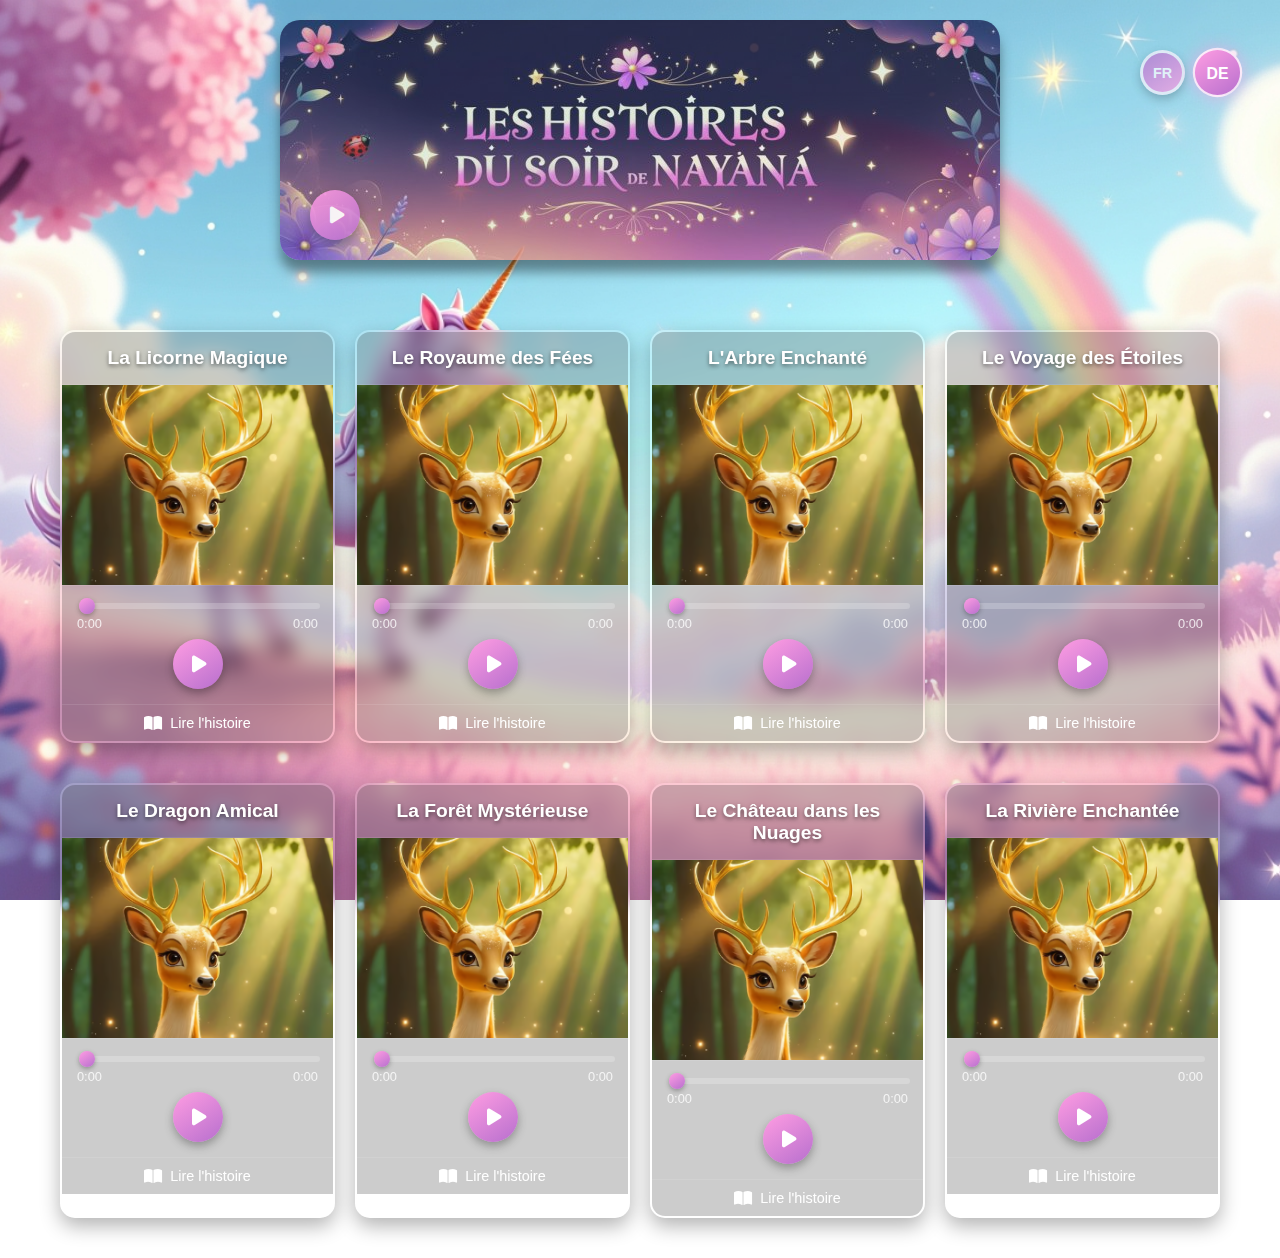
==== index.html @ ab4f8b24 "fc" ====
<!DOCTYPE html>
<html lang="fr">
<head>
    <meta charset="UTF-8">
    <meta name="viewport" content="width=device-width, initial-scale=1.0">
    <title>Les Histoires du Soir de Nayana</title>
    <link rel="stylesheet" href="styles.css">
    <link rel="stylesheet" href="https://cdnjs.cloudflare.com/ajax/libs/font-awesome/6.0.0-beta3/css/all.min.css">
    <style>
        /* Add clickable image style */
        .card-image {
            cursor: pointer;
        }
        
        .card-image img:hover {
            transform: scale(1.05);
            transition: transform 0.3s ease;
        }
    </style>
</head>
<body>
    <div class="language-selector">
        <button class="language-button active" data-lang="fr">
            <span>FR</span>
        </button>
        <button class="language-button" data-lang="de">
            <span>DE</span>
        </button>
    </div>

    <header class="site-header">
        <img src="images/header.jpg" alt="Les Histoires du Soir de Nayana" class="header-image">
        <button class="bg-music-button play-button" id="bgMusicButton">
            <i class="fas fa-play"></i>
        </button>
        <audio id="bgMusic" preload="metadata" class="audio-player">
            <source src="mp3/song.mp3" type="audio/mpeg">
            Your browser does not support the audio element.
        </audio>
    </header>
    
    <main class="content">
        <!-- First row of cards -->
        <div class="card-container">
            <div class="card" data-story-id="1">
                <div class="card-title" data-fr="La Licorne Magique" data-de="Das magische Einhorn">La Licorne Magique</div>
                <div class="card-image">
                    <img src="/images/img1.png" alt="La Licorne Magique">
                </div>
                <div class="card-controls">
                    <div class="audio-progress">
                        <input type="range" min="0" max="100" value="0" class="progress-slider">
                        <div class="time-display">
                            <span class="current-time">0:00</span>
                            <span class="duration">0:00</span>
                        </div>
                    </div>
                    <button class="play-button">
                        <i class="fas fa-play"></i>
                    </button>
                </div>
                <a href="story.html?id=1" class="read-story-link">
                    <i class="fas fa-book-open"></i>
                    <span class="read-text" data-fr="Lire l'histoire" data-de="Geschichte lesen">Lire l'histoire</span>
                </a>
                <audio preload="metadata" class="audio-player" data-story-id="1">
                    <source src="mp3/story1-FR.mp3" type="audio/mpeg" class="audio-source">
                    Your browser does not support the audio element.
                </audio>
            </div>
            
            <div class="card" data-story-id="2">
                <div class="card-title" data-fr="Le Royaume des Fées" data-de="Das Feenreich">Le Royaume des Fées</div>
                <div class="card-image">
                    <img src="/images/img1.png" alt="Le Royaume des Fées">
                </div>
                <div class="card-controls">
                    <div class="audio-progress">
                        <input type="range" min="0" max="100" value="0" class="progress-slider">
                        <div class="time-display">
                            <span class="current-time">0:00</span>
                            <span class="duration">0:00</span>
                        </div>
                    </div>
                    <button class="play-button">
                        <i class="fas fa-play"></i>
                    </button>
                </div>
                <a href="story.html?id=2" class="read-story-link">
                    <i class="fas fa-book-open"></i>
                    <span class="read-text" data-fr="Lire l'histoire" data-de="Geschichte lesen">Lire l'histoire</span>
                </a>
                <audio preload="metadata" class="audio-player" data-story-id="2">
                    <source src="mp3/story2-FR.mp3" type="audio/mpeg" class="audio-source">
                    Your browser does not support the audio element.
                </audio>
            </div>
            
            <div class="card" data-story-id="3">
                <div class="card-title" data-fr="L'Arbre Enchanté" data-de="Der verzauberte Baum">L'Arbre Enchanté</div>
                <div class="card-image">
                    <img src="/images/img1.png" alt="L'Arbre Enchanté">
                </div>
                <div class="card-controls">
                    <div class="audio-progress">
                        <input type="range" min="0" max="100" value="0" class="progress-slider">
                        <div class="time-display">
                            <span class="current-time">0:00</span>
                            <span class="duration">0:00</span>
                        </div>
                    </div>
                    <button class="play-button">
                        <i class="fas fa-play"></i>
                    </button>
                </div>
                <a href="story.html?id=3" class="read-story-link">
                    <i class="fas fa-book-open"></i>
                    <span class="read-text" data-fr="Lire l'histoire" data-de="Geschichte lesen">Lire l'histoire</span>
                </a>
                <audio preload="metadata" class="audio-player" data-story-id="3">
                    <source src="mp3/story3-FR.mp3" type="audio/mpeg" class="audio-source">
                    Your browser does not support the audio element.
                </audio>
            </div>
            
            <div class="card" data-story-id="4">
                <div class="card-title" data-fr="Le Voyage des Étoiles" data-de="Die Reise der Sterne">Le Voyage des Étoiles</div>
                <div class="card-image">
                    <img src="/images/img1.png" alt="Le Voyage des Étoiles">
                </div>
                <div class="card-controls">
                    <div class="audio-progress">
                        <input type="range" min="0" max="100" value="0" class="progress-slider">
                        <div class="time-display">
                            <span class="current-time">0:00</span>
                            <span class="duration">0:00</span>
                        </div>
                    </div>
                    <button class="play-button">
                        <i class="fas fa-play"></i>
                    </button>
                </div>
                <a href="story.html?id=4" class="read-story-link">
                    <i class="fas fa-book-open"></i>
                    <span class="read-text" data-fr="Lire l'histoire" data-de="Geschichte lesen">Lire l'histoire</span>
                </a>
                <audio preload="metadata" class="audio-player" data-story-id="4">
                    <source src="mp3/story4-FR.mp3" type="audio/mpeg" class="audio-source">
                    Your browser does not support the audio element.
                </audio>
            </div>

            <div class="card" data-story-id="5">
                <div class="card-title" data-fr="Le Dragon Amical" data-de="Der freundliche Drache">Le Dragon Amical</div>
                <div class="card-image">
                    <img src="/images/img1.png" alt="Le Dragon Amical">
                </div>
                <div class="card-controls">
                    <div class="audio-progress">
                        <input type="range" min="0" max="100" value="0" class="progress-slider">
                        <div class="time-display">
                            <span class="current-time">0:00</span>
                            <span class="duration">0:00</span>
                        </div>
                    </div>
                    <button class="play-button">
                        <i class="fas fa-play"></i>
                    </button>
                </div>
                <a href="story.html?id=5" class="read-story-link">
                    <i class="fas fa-book-open"></i>
                    <span class="read-text" data-fr="Lire l'histoire" data-de="Geschichte lesen">Lire l'histoire</span>
                </a>
                <audio preload="metadata" class="audio-player" data-story-id="5">
                    <source src="mp3/story5-FR.mp3" type="audio/mpeg" class="audio-source">
                    Your browser does not support the audio element.
                </audio>
            </div>
            
            <div class="card" data-story-id="6">
                <div class="card-title" data-fr="La Forêt Mystérieuse" data-de="Der geheimnisvolle Wald">La Forêt Mystérieuse</div>
                <div class="card-image">
                    <img src="/images/img1.png" alt="La Forêt Mystérieuse">
                </div>
                <div class="card-controls">
                    <div class="audio-progress">
                        <input type="range" min="0" max="100" value="0" class="progress-slider">
                        <div class="time-display">
                            <span class="current-time">0:00</span>
                            <span class="duration">0:00</span>
                        </div>
                    </div>
                    <button class="play-button">
                        <i class="fas fa-play"></i>
                    </button>
                </div>
                <a href="story.html?id=6" class="read-story-link">
                    <i class="fas fa-book-open"></i>
                    <span class="read-text" data-fr="Lire l'histoire" data-de="Geschichte lesen">Lire l'histoire</span>
                </a>
                <audio preload="metadata" class="audio-player" data-story-id="6">
                    <source src="mp3/story6-FR.mp3" type="audio/mpeg" class="audio-source">
                    Your browser does not support the audio element.
                </audio>
            </div>
            
            <div class="card" data-story-id="7">
                <div class="card-title" data-fr="Le Château Nuages" data-de="Das Schloss in den Wolken">Le Château dans les Nuages</div>
                <div class="card-image">
                    <img src="/images/img1.png" alt="Le Château Nuages">
                </div>
                <div class="card-controls">
                    <div class="audio-progress">
                        <input type="range" min="0" max="100" value="0" class="progress-slider">
                        <div class="time-display">
                            <span class="current-time">0:00</span>
                            <span class="duration">0:00</span>
                        </div>
                    </div>
                    <button class="play-button">
                        <i class="fas fa-play"></i>
                    </button>
                </div>
                <a href="story.html?id=7" class="read-story-link">
                    <i class="fas fa-book-open"></i>
                    <span class="read-text" data-fr="Lire l'histoire" data-de="Geschichte lesen">Lire l'histoire</span>
                </a>
                <audio preload="metadata" class="audio-player" data-story-id="7">
                    <source src="mp3/story7-FR.mp3" type="audio/mpeg" class="audio-source">
                    Your browser does not support the audio element.
                </audio>
            </div>
            
            <div class="card" data-story-id="8">
                <div class="card-title" data-fr="La Rivière Enchantée" data-de="Der verzauberte Fluss">La Rivière Enchantée</div>
                <div class="card-image">
                    <img src="/images/img1.png" alt="La Rivière Enchantée">
                </div>
                <div class="card-controls">
                    <div class="audio-progress">
                        <input type="range" min="0" max="100" value="0" class="progress-slider">
                        <div class="time-display">
                            <span class="current-time">0:00</span>
                            <span class="duration">0:00</span>
                        </div>
                    </div>
                    <button class="play-button">
                        <i class="fas fa-play"></i>
                    </button>
                </div>
                <a href="story.html?id=8" class="read-story-link">
                    <i class="fas fa-book-open"></i>
                    <span class="read-text" data-fr="Lire l'histoire" data-de="Geschichte lesen">Lire l'histoire</span>
                </a>
                <audio preload="metadata" class="audio-player" data-story-id="8">
                    <source src="mp3/story8-FR.mp3" type="audio/mpeg" class="audio-source">
                    Your browser does not support the audio element.
                </audio>
            </div>
        </div>
        
    </main>
    
    <script>
        // Language switcher
        const languageButtons = document.querySelectorAll('.language-button');
        let currentLanguage = 'fr'; // Default language is French
        
        // Function to update audio sources based on language
        function updateAudioSources(lang) {
            document.querySelectorAll('.audio-player').forEach(audio => {
                if (audio.id !== 'bgMusic') { // Skip background music
                    const storyId = audio.dataset.storyId;
                    const source = audio.querySelector('.audio-source');
                    const wasPlaying = !audio.paused;
                    const currentTime = audio.currentTime;
                    
                    // Update source path
                    source.src = `mp3/story${storyId}-${lang.toUpperCase()}.mp3`;
                    
                    // Reload audio (required after changing source)
                    audio.load();
                    
                    // If it was playing, continue playing from the same position
                    if (wasPlaying) {
                        audio.addEventListener('loadedmetadata', function onceLoaded() {
                            audio.currentTime = currentTime;
                            audio.play();
                            audio.removeEventListener('loadedmetadata', onceLoaded);
                        });
                    }
                }
            });
        }
        
        // Function to update story links based on language
        function updateStoryLinks(lang) {
            // Update all read-story links
            document.querySelectorAll('.read-story-link').forEach(link => {
                const storyId = link.closest('.card').dataset.storyId;
                link.href = `story.html?id=${storyId}&lang=${lang}`;
            });
        }
        
        // Function to change language
        function changeLanguage(lang) {
            // Update active button
            languageButtons.forEach(button => {
                if (button.dataset.lang === lang) {
                    button.classList.add('active');
                } else {
                    button.classList.remove('active');
                }
            });
            
            // Update card titles
            document.querySelectorAll('.card-title, .read-text').forEach(element => {
                if (element.dataset[lang]) {
                    element.textContent = element.dataset[lang];
                }
            });
            
            // Update audio sources
            updateAudioSources(lang);
            
            // Update story links
            updateStoryLinks(lang);
            
            // Store language preference
            localStorage.setItem('preferredLanguage', lang);
            currentLanguage = lang;
            
            // Update html lang attribute
            document.documentElement.lang = lang;
        }
        
        // Add click event to language buttons
        languageButtons.forEach(button => {
            button.addEventListener('click', function() {
                const lang = this.dataset.lang;
                changeLanguage(lang);
            });
        });
        
        // Check for stored language preference
        const storedLanguage = localStorage.getItem('preferredLanguage');
        if (storedLanguage) {
            changeLanguage(storedLanguage);
        } else {
            // Initialize story links with default language
            updateStoryLinks(currentLanguage);
        }
        
        // Background music functionality
        const bgMusicButton = document.getElementById('bgMusicButton');
        const bgMusic = document.getElementById('bgMusic');
        let isBgMusicPlaying = false;
        
        // Background music button click handler
        bgMusicButton.addEventListener('click', function() {
            const icon = this.querySelector('i');
            
            // If any story audio is playing, pause it
            if (currentlyPlayingAudio) {
                currentlyPlayingAudio.pause();
                const otherCard = currentlyPlayingCard;
                if (otherCard) {
                    const otherIcon = otherCard.querySelector('.play-button i');
                    otherIcon.classList.remove('fa-pause');
                    otherIcon.classList.add('fa-play');
                    otherCard.classList.remove('playing');
                }
                currentlyPlayingCard = null;
                currentlyPlayingAudio = null;
            }
            
            if (bgMusic.paused) {
                // Start playing background music
                bgMusic.play().then(() => {
                    icon.classList.remove('fa-play');
                    icon.classList.add('fa-pause');
                    isBgMusicPlaying = true;
                    bgMusicButton.classList.add('playing');
                }).catch(error => {
                    console.error('Error playing background music:', error);
                });
            } else {
                // Pause background music
                bgMusic.pause();
                icon.classList.remove('fa-pause');
                icon.classList.add('fa-play');
                isBgMusicPlaying = false;
                bgMusicButton.classList.remove('playing');
            }
        });
        
        // Handle background music ending
        bgMusic.addEventListener('ended', function() {
            bgMusicButton.querySelector('i').classList.remove('fa-pause');
            bgMusicButton.querySelector('i').classList.add('fa-play');
            isBgMusicPlaying = false;
            bgMusicButton.classList.remove('playing');
        });
        
        // Audio player functionality
        let currentlyPlayingCard = null;
        let currentlyPlayingAudio = null;
        
        // Format time function (converts seconds to MM:SS format)
        function formatTime(seconds) {
            if (isNaN(seconds)) return "0:00";
            const mins = Math.floor(seconds / 60);
            const secs = Math.floor(seconds % 60);
            return `${mins}:${secs.toString().padStart(2, '0')}`;
        }
        
        document.querySelectorAll('.card').forEach(card => {
            const playButton = card.querySelector('.play-button');
            const progressSlider = card.querySelector('.progress-slider');
            const currentTimeDisplay = card.querySelector('.current-time');
            const durationDisplay = card.querySelector('.duration');
            const audio = card.querySelector('.audio-player');
            const cardImage = card.querySelector('.card-image');
            const storyId = card.dataset.storyId;
            
            // Make card image clickable to navigate to story page
            cardImage.addEventListener('click', function() {
                window.location.href = `story.html?id=${storyId}&lang=${currentLanguage}`;
            });
            
            // Update duration display when metadata is loaded
            audio.addEventListener('loadedmetadata', function() {
                durationDisplay.textContent = formatTime(audio.duration);
                progressSlider.max = Math.floor(audio.duration);
                progressSlider.value = 0;
            });
            
            // Update current time and slider during playback
            audio.addEventListener('timeupdate', function() {
                currentTimeDisplay.textContent = formatTime(audio.currentTime);
                progressSlider.value = Math.floor(audio.currentTime);
            });
            
            // Handle audio ending
            audio.addEventListener('ended', function() {
                playButton.querySelector('i').classList.remove('fa-pause');
                playButton.querySelector('i').classList.add('fa-play');
                card.classList.remove('playing');
                progressSlider.value = 0;   
                currentTimeDisplay.textContent = "0:00";            
                currentlyPlayingCard = null;
                currentlyPlayingAudio = null;
            });
            
            // Play button click handler
            playButton.addEventListener('click', function() {
                const icon = this.querySelector('i');
                
                // If background music is playing, pause it
                if (isBgMusicPlaying) {
                    bgMusic.pause();
                    bgMusicButton.querySelector('i').classList.remove('fa-pause');
                    bgMusicButton.querySelector('i').classList.add('fa-play');
                    isBgMusicPlaying = false;
                    bgMusicButton.classList.remove('playing');
                }
                
                // If another card is playing, pause it first
                if (currentlyPlayingAudio && currentlyPlayingAudio !== audio) {
                    currentlyPlayingAudio.pause();
                    const otherCard = currentlyPlayingCard;
                    if (otherCard) {
                        const otherIcon = otherCard.querySelector('.play-button i');
                        otherIcon.classList.remove('fa-pause');
                        otherIcon.classList.add('fa-play');
                        otherCard.classList.remove('playing');
                    }
                }
                
                if (audio.paused) {
                    // Start playing
                    audio.play().then(() => {
                        icon.classList.remove('fa-play');
                        icon.classList.add('fa-pause');
                        card.classList.add('playing');
                        currentlyPlayingCard = card;
                        currentlyPlayingAudio = audio;
                    }).catch(error => {
                        console.error('Error playing audio:', error);
                    });
                } else {
                    // Pause
                    audio.pause();
                    icon.classList.remove('fa-pause');
                    icon.classList.add('fa-play');
                    card.classList.remove('playing');
                    currentlyPlayingCard = null;
                    currentlyPlayingAudio = null;
                }
            });
            
            // Slider change handler
            progressSlider.addEventListener('input', function() {
                // Just update the time display while dragging
                currentTimeDisplay.textContent = formatTime(this.value);
            });
            
            // When user releases the slider after dragging
            progressSlider.addEventListener('change', function() {
                // Set the audio to the selected position
                audio.currentTime = this.value;
                currentTimeDisplay.textContent = formatTime(audio.currentTime);
            });
        });
        
        // Update "Now Playing" text based on language
        function updateNowPlayingText() {
            document.documentElement.style.setProperty(
                '--now-playing-text', 
                currentLanguage === 'fr' ? '"En cours"' : '"Spielt"'
            );
        }
        
        // Call initially and when language changes
        updateNowPlayingText();
        languageButtons.forEach(button => {
            button.addEventListener('click', updateNowPlayingText);
        });
    </script>
</body>
</html>
---- styles.css ----
/* General Page Styling */
body {
    margin: 0;
    padding: 0;
    font-family: 'Arial', sans-serif;
    /* height: 1200px; /* Makes page scrollable */
    background: url('images/bg.jpg') repeat-y center top;
    background-size: cover; 
    background-attachment: fixed;  
    text-align: center;
    color: white;
    position: relative;
}

:root {
    --now-playing-text: "En cours"; /* Default to French */
}

/* Language selector styling */
.language-selector {
    position: absolute;
    top: 30px;
    right: 40px;
    display: flex;
    gap: 10px;
    z-index: 200;
}

.language-button {
    width: 45px;
    height: 45px;
    border-radius: 50%;
    /* background: linear-gradient(145deg, #b76fce, #ff9de2);
    border: 2px solid rgba(255, 255, 255, 0.3); */
    color: white;
    font-size: 0.9rem;
    font-weight: bold;
    cursor: pointer;
    display: flex;
    align-items: center;
    justify-content: center;
    transition: all 0.3s ease;
    /* box-shadow: 0 4px 10px rgba(0, 0, 0, 0.3);
    opacity: 0.7; */

    transform: scale(1.1);  
    background: linear-gradient(145deg, #ff9de2, #b76fce);
    border: 2px solid rgba(255, 255, 255, 0.8);
    box-shadow: 0 0 15px rgba(255, 157, 226, 0.6);
    opacity: 1;
}

.language-button:hover {
    transform: scale(1.2);
    opacity: 1;
}

.language-button.active { 
    transform: scale(1.0);
    border: 3px solid rgba(255, 255, 255, 0.9);
    background: linear-gradient(145deg, #b76fce, #ff9de2);
    box-shadow: 0 4px 10px rgba(0, 0, 0, 0.3);
    opacity: 0.7; 
    
}

/* Header Styling */
.site-header {
    margin-top: 20px;
    width: 100%;
    text-align: center;
    margin-bottom: 30px;
    z-index: 100;
    position: relative;
}

/* Header image styling */
.header-image { 
    width: 100%; /* Makes the image responsive */
    max-width: 720px; /* Ensures it doesn’t get larger than the original size */
    display: block;
    height: auto; /* Maintains aspect ratio */
    margin: 0 auto;
    border-radius: 20px;     
    opacity: 0.8;
    box-shadow: 0 12px 12px rgba(0, 0, 0, 0.5);
}

/* Background music button styling */
.bg-music-button {
    position: absolute;
    bottom: 20px;
    left: calc(50% - 330px); /* Position at the left edge of the header image */
    width: 60px;
    height: 60px;
    font-size: 1.5rem;
    z-index: 150;
    opacity: 0.9;
}

.bg-music-button.playing {
    background: linear-gradient(145deg, #ffb5e8, #d183e6);
    box-shadow: 0 0 20px rgba(255, 157, 226, 0.8);
    transform: scale(1.1);
}

/* Content area styling */
.content {
    padding-top: 20px;
    max-width: 1200px;
    margin: 0 auto;
}

/* Card container styling */
.card-container {
    display: flex;
    
    flex-wrap: wrap;
    gap: 20px;
    padding: 20px;
}

/* Card styling */
.card {
    flex: 1;
    min-width: 250px;
    max-width: 280px;
    background-color: rgba(255, 255, 255, 0.15);
    backdrop-filter: blur(10px);
    border-radius: 15px;
    overflow: hidden;
    box-shadow: 0 8px 20px rgba(0, 0, 0, 0.3);
    transition: transform 0.3s ease, box-shadow 0.3s ease, border 0.3s ease;
    margin-bottom: 20px;
    display: flex;
    flex-direction: column;
    position: relative;
    border: 2px solid transparent;
}

.card:hover {
    transform: translateY(-10px);
    box-shadow: 0 12px 25px rgba(0, 0, 0, 0.4);
}

/* Playing card styles */
.card.playing {
    transform: scale(1.05);
    box-shadow: 0 15px 30px rgba(183, 111, 206, 0.6);
    border: 2px solid rgba(255, 157, 226, 0.7);
    z-index: 10;
}

/* Now playing indicator */
.card.playing::before {
    content: var(--now-playing-text);
    position: absolute;
    top: 60px;
    right: 10px;
    background: linear-gradient(145deg, #ff9de2, #b76fce);
    padding: 5px 10px;
    border-radius: 15px;
    font-size: 0.7rem;
    font-weight: bold;
    box-shadow: 0 4px 8px rgba(0, 0, 0, 0.3);
    z-index: 20;
}

/* Pulsing animation for playing cards */
@keyframes pulse {
    0% { box-shadow: 0 0 0 0 rgba(183, 111, 206, 0.7); }
    70% { box-shadow: 0 0 0 10px rgba(183, 111, 206, 0); }
    100% { box-shadow: 0 0 0 0 rgba(183, 111, 206, 0); }
}

.card.playing {
    animation: pulse 2s infinite;
}

/* Card title now at the top */
.card-title {
    padding: 15px 10px;
    font-size: 1.2rem;
    font-weight: bold;
    color: white;
    text-shadow: 0 2px 4px rgba(0, 0, 0, 0.5);
    background-color: rgba(0, 0, 0, 0.2);
    border-bottom: 1px solid rgba(255, 255, 255, 0.1);
}

.card-image {
    width: 100%;
    height: 200px;
    overflow: hidden;
}

.card-image img {
    width: 100%;
    height: 100%;
    object-fit: cover;
    transition: transform 0.5s ease;
}

.card:hover .card-image img {
    transform: scale(1.1);
}

/* Read story link styling */
.read-story-link {
    display: flex;
    align-items: center;
    justify-content: center;
    padding: 10px;
    background-color: rgba(0, 0, 0, 0.2);
    color: white;
    text-decoration: none;
    font-size: 0.9rem;
    transition: all 0.3s ease;
    border-top: 1px solid rgba(255, 255, 255, 0.1);
}

.read-story-link:hover {
    background-color: rgba(255, 157, 226, 0.3);
}

.read-story-link i {
    margin-right: 8px;
    font-size: 1rem;
}

/* Audio controls styling */
.card-controls {
    padding: 15px;
    display: flex;
    flex-direction: column;
    align-items: center;
    gap: 8px; /* Reduced gap between slider and button */
    background-color: rgba(0, 0, 0, 0.2);
    border-top: 1px solid rgba(255, 255, 255, 0.1);
}

.audio-progress {
    width: 100%;
    display: flex;
    flex-direction: column;
    gap: 5px;
}

/* Styling for the range input (slider) */
.progress-slider {
    width: 100%;
    height: 6px;
    -webkit-appearance: none;
    appearance: none;
    background: rgba(255, 255, 255, 0.2);
    border-radius: 3px;
    outline: none;
    cursor: pointer;
}

/* Slider thumb styling */
.progress-slider::-webkit-slider-thumb {
    -webkit-appearance: none;
    appearance: none;
    width: 16px;
    height: 16px;
    border-radius: 50%;
    background: linear-gradient(145deg, #ff9de2, #b76fce);
    cursor: pointer;
    box-shadow: 0 2px 5px rgba(0, 0, 0, 0.3);
}

.progress-slider::-moz-range-thumb {
    width: 16px;
    height: 16px;
    border-radius: 50%;
    background: linear-gradient(145deg, #ff9de2, #b76fce);
    cursor: pointer;
    box-shadow: 0 2px 5px rgba(0, 0, 0, 0.3);
    border: none;
}

/* Playing card slider styling */
.card.playing .progress-slider::-webkit-slider-thumb {
    background: linear-gradient(145deg, #ffb5e8, #d183e6);
    box-shadow: 0 0 10px rgba(255, 157, 226, 0.8);
}

.card.playing .progress-slider::-moz-range-thumb {
    background: linear-gradient(145deg, #ffb5e8, #d183e6);
    box-shadow: 0 0 10px rgba(255, 157, 226, 0.8);
}

/* Time display styling */
.time-display {
    display: flex;
    justify-content: space-between;
    font-size: 0.8rem;
    color: rgba(255, 255, 255, 0.8);
}

/* Play button styling */
.play-button {
    width: 50px;
    height: 50px;
    border-radius: 50%;
    background: linear-gradient(145deg, #ff9de2, #b76fce);
    border: none;
    color: white;
    font-size: 1.2rem;
    cursor: pointer;
    display: flex;
    align-items: center;
    justify-content: center;
    transition: all 0.3s ease;
    box-shadow: 0 4px 10px rgba(0, 0, 0, 0.3);
}

.play-button:hover {
    transform: scale(1.1);
    box-shadow: 0 6px 15px rgba(0, 0, 0, 0.4);
}

.play-button:active {
    transform: scale(0.95);
}

.play-button i {
    margin-left: 3px; /* Slight adjustment for play icon */
}

.play-button i.fa-pause {
    margin-left: 0; /* Reset for pause icon */
}

/* Playing card button styling */
.card.playing .play-button {
    background: linear-gradient(145deg, #ffb5e8, #d183e6);
    box-shadow: 0 0 15px rgba(255, 157, 226, 0.6);
}

/* Hide audio element */
.audio-player {
    display: none;
}

/* Responsive adjustments */
@media (max-width: 1200px) {    
}

@media (max-width: 1130px) {
    /* .language-selector {
        top: 25px;
        right: 125px;
    }

    .language-button {
        width: 40px;
        height: 40px;
        font-size: 0.8rem;
    } */


    .card {
        min-width: 220px;
    }
    
    /* .language-selector {
        top: 20px;
        right: 20px;
    } */
}

@media (max-width: 768px) {
    .header-image {
        max-width: 95%; /* Slightly smaller */
    }

    .content {
        padding-top: 10px;
    }
    
    .card {
        min-width: 200px;
    }
    
    .language-selector {
        top: 25px;
        right: 35px;
    }
    
    .language-button {
        width: 40px;
        height: 40px;
        font-size: 0.8rem;
    }
    
    .bg-music-button {
        width: 50px;
        height: 50px;
        font-size: 1.2rem;
        bottom: 25px;
        left: 35px;
    }
}

@media (max-width: 480px) {
    .bg-music-button {
        top: 40px;
    }


    .header-image {
        max-width: 90%; /* Scale down */
    }

    .card {
        min-width: 100%;
    }
    
    .language-selector {
        top: 10px;
        right: 10px;
    }
    
    .language-button {
        width: 35px;
        height: 35px;
        font-size: 0.7rem;
    }
    
    /* .bg-music-button {
        width: 45px;
        height: 45px;
        font-size: 1rem;
        bottom: 10px;
        left: 10px;
    } */
}

@media (max-width: 320px) {
    .bg-music-button {
        top: 50px;
    }


    .header-image {
        max-width: 75%; /* Scale down */
    }
    
    .card {
        min-width: 100%;
    }
    
    .language-selector {
        top: 10px;
        right: 10px;
    }
    
    .language-button {
        width: 35px;
        height: 35px;
        font-size: 0.7rem;
    }
    
    /* .bg-music-button {
        width: 45px;
        height: 45px;
        font-size: 1rem;
        bottom: 10px;
        left: 10px;
    } */
}
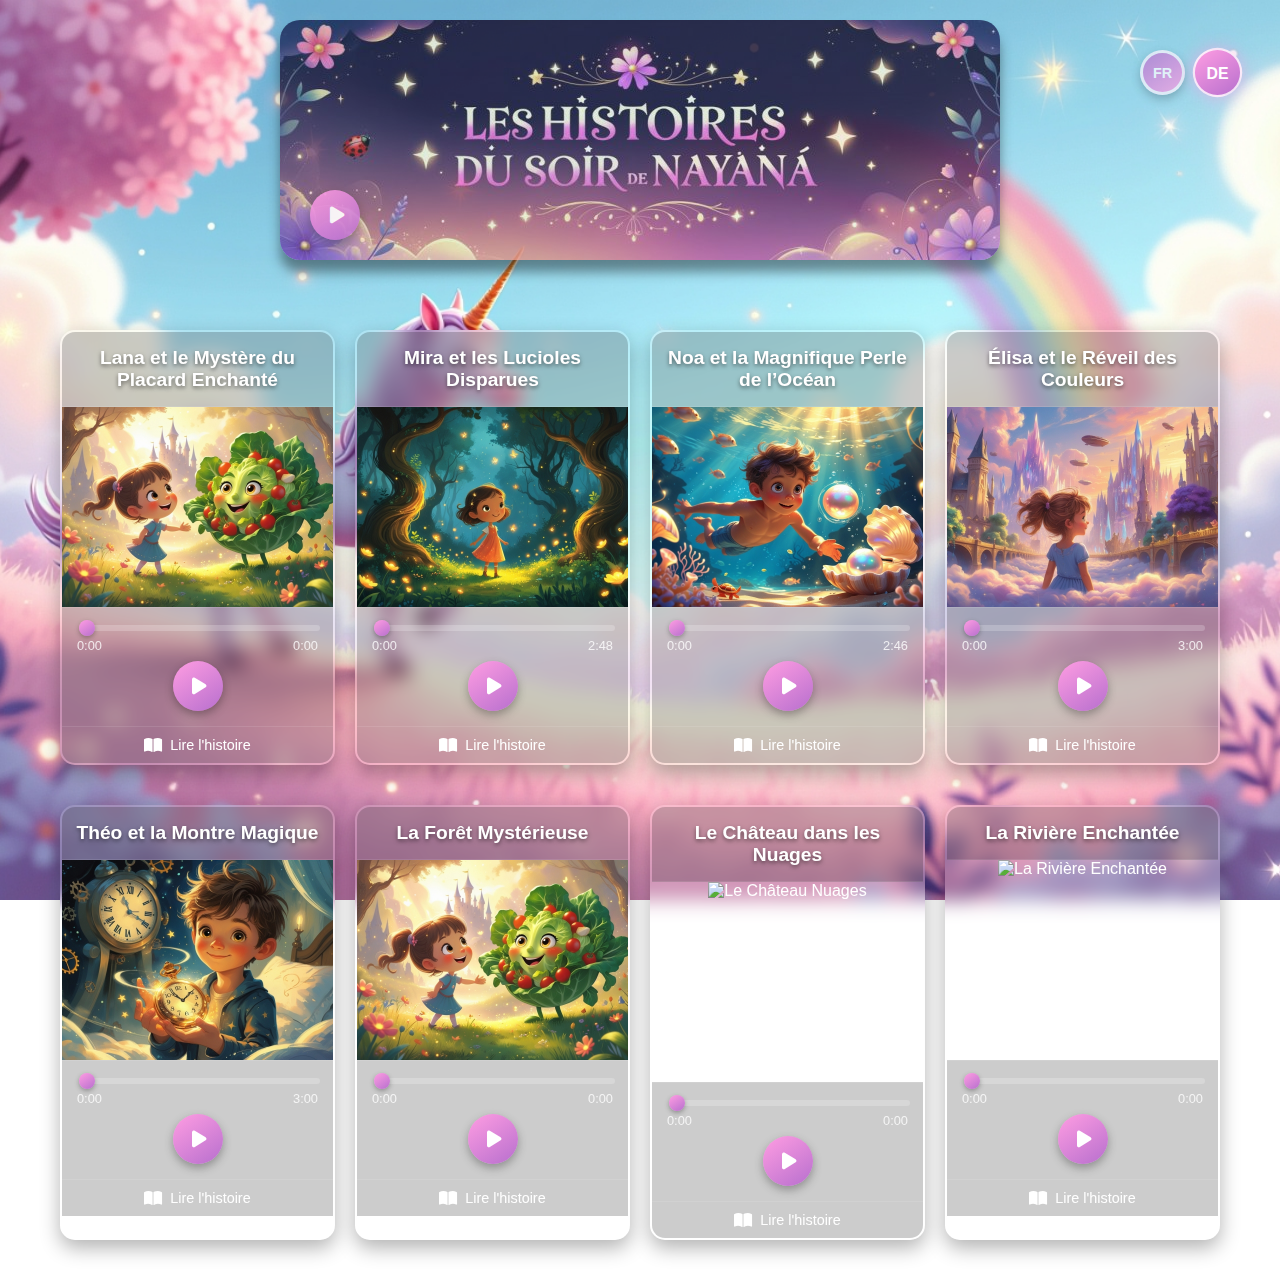
==== commit 9196904c: "added stories 3, 4, 5" ====
--- a/index.html
+++ b/index.html
@@ -42,10 +42,11 @@
     <main class="content">
         <!-- First row of cards -->
         <div class="card-container">
+            <!-- CARD 1 -->
             <div class="card" data-story-id="1">
-                <div class="card-title" data-fr="La Licorne Magique" data-de="Das magische Einhorn">La Licorne Magique</div>
-                <div class="card-image">
-                    <img src="/images/img1.png" alt="La Licorne Magique">
+                <div class="card-title" data-fr="Lana et le Mystère du Placard Enchanté" data-de="Lana und das Geheimnis des verzauberten Schranks">Lana et le Mystère du Placard Enchanté</div>
+                <div class="card-image">
+                    <img src="images/img1.jpg" alt="La Licorne Magique">
                 </div>
                 <div class="card-controls">
                     <div class="audio-progress">
@@ -69,10 +70,11 @@
                 </audio>
             </div>
             
+            <!-- CARD 2 -->
             <div class="card" data-story-id="2">
-                <div class="card-title" data-fr="Le Royaume des Fées" data-de="Das Feenreich">Le Royaume des Fées</div>
-                <div class="card-image">
-                    <img src="/images/img1.png" alt="Le Royaume des Fées">
+                <div class="card-title" data-fr="Mira et les Lucioles Disparues" data-de="Mira und die verlorenen Glühwürmchen">Mira et les Lucioles Disparues</div>
+                <div class="card-image">
+                    <img src="images/img2.jpg" alt="Le Royaume des Fées">
                 </div>
                 <div class="card-controls">
                     <div class="audio-progress">
@@ -96,10 +98,11 @@
                 </audio>
             </div>
             
+            <!-- CARD 3 -->
             <div class="card" data-story-id="3">
-                <div class="card-title" data-fr="L'Arbre Enchanté" data-de="Der verzauberte Baum">L'Arbre Enchanté</div>
-                <div class="card-image">
-                    <img src="/images/img1.png" alt="L'Arbre Enchanté">
+                <div class="card-title" data-fr="Noa et la Magnifique Perle de l’Océan" data-de="Noa und die Perle des Ozeans">Noa et la Magnifique Perle de l’Océan</div>
+                <div class="card-image">
+                    <img src="images/img3.jpg" alt="L'Arbre Enchanté">
                 </div>
                 <div class="card-controls">
                     <div class="audio-progress">
@@ -123,10 +126,11 @@
                 </audio>
             </div>
             
+            <!-- CARD 4 -->
             <div class="card" data-story-id="4">
-                <div class="card-title" data-fr="Le Voyage des Étoiles" data-de="Die Reise der Sterne">Le Voyage des Étoiles</div>
-                <div class="card-image">
-                    <img src="/images/img1.png" alt="Le Voyage des Étoiles">
+                <div class="card-title" data-fr="Élisa et le Réveil des Couleurs" data-de="Élisa und das Erwachen der Farben">Élisa et le Réveil des Couleurs</div>
+                <div class="card-image">
+                    <img src="images/img4.jpg" alt="Le Voyage des Étoiles">
                 </div>
                 <div class="card-controls">
                     <div class="audio-progress">
@@ -150,10 +154,11 @@
                 </audio>
             </div>
 
+            <!-- CARD 5 -->
             <div class="card" data-story-id="5">
-                <div class="card-title" data-fr="Le Dragon Amical" data-de="Der freundliche Drache">Le Dragon Amical</div>
-                <div class="card-image">
-                    <img src="/images/img1.png" alt="Le Dragon Amical">
+                <div class="card-title" data-fr="Théo et la Montre Magique" data-de="Théo und die Magische Uhr">Théo et la Montre Magique</div>
+                <div class="card-image">
+                    <img src="images/img5.jpg" alt="Le Dragon Amical">
                 </div>
                 <div class="card-controls">
                     <div class="audio-progress">
@@ -177,10 +182,11 @@
                 </audio>
             </div>
             
+            <!-- CARD 6 -->
             <div class="card" data-story-id="6">
                 <div class="card-title" data-fr="La Forêt Mystérieuse" data-de="Der geheimnisvolle Wald">La Forêt Mystérieuse</div>
                 <div class="card-image">
-                    <img src="/images/img1.png" alt="La Forêt Mystérieuse">
+                    <img src="images/img1.jpg" alt="La Forêt Mystérieuse">
                 </div>
                 <div class="card-controls">
                     <div class="audio-progress">
@@ -204,10 +210,11 @@
                 </audio>
             </div>
             
+            <!-- CARD 7 -->
             <div class="card" data-story-id="7">
                 <div class="card-title" data-fr="Le Château Nuages" data-de="Das Schloss in den Wolken">Le Château dans les Nuages</div>
                 <div class="card-image">
-                    <img src="/images/img1.png" alt="Le Château Nuages">
+                    <img src="images/img7.jpg" alt="Le Château Nuages">
                 </div>
                 <div class="card-controls">
                     <div class="audio-progress">
@@ -231,10 +238,11 @@
                 </audio>
             </div>
             
+            <!-- CARD 8 -->
             <div class="card" data-story-id="8">
                 <div class="card-title" data-fr="La Rivière Enchantée" data-de="Der verzauberte Fluss">La Rivière Enchantée</div>
                 <div class="card-image">
-                    <img src="/images/img1.png" alt="La Rivière Enchantée">
+                    <img src="images/img8.jpg" alt="La Rivière Enchantée">
                 </div>
                 <div class="card-controls">
                     <div class="audio-progress">
--- a/styles.css
+++ b/styles.css
@@ -405,15 +405,49 @@
 }
 
 @media (max-width: 480px) {
-    .bg-music-button {
-        top: 40px;
-    }
+    /* .bg-music-button {
+        top: 80px;
+    } */
 
 
     .header-image {
         max-width: 90%; /* Scale down */
     }
 
+    .card {
+        min-width: 100%;
+    }
+    
+    .language-selector {
+        top: 15px;
+        right: 30px;
+    }
+    
+    .language-button {
+        width: 30px;
+        height: 30px;
+        font-size: 0.7rem;
+    }
+    
+    .bg-music-button {
+        width: 35px;
+        height: 35px;
+        font-size: 1rem;
+        bottom: 20px;
+        left: 40px;
+    }
+}
+
+@media (max-width: 120px) {
+    .bg-music-button {
+        top: 50px;
+    }
+
+
+    .header-image {
+        max-width: 75%; /* Scale down */
+    }
+    
     .card {
         min-width: 100%;
     }
@@ -436,38 +470,5 @@
         bottom: 10px;
         left: 10px;
     } */
-}
-
-@media (max-width: 320px) {
-    .bg-music-button {
-        top: 50px;
-    }
-
-
-    .header-image {
-        max-width: 75%; /* Scale down */
-    }
-    
-    .card {
-        min-width: 100%;
-    }
-    
-    .language-selector {
-        top: 10px;
-        right: 10px;
-    }
-    
-    .language-button {
-        width: 35px;
-        height: 35px;
-        font-size: 0.7rem;
-    }
-    
-    /* .bg-music-button {
-        width: 45px;
-        height: 45px;
-        font-size: 1rem;
-        bottom: 10px;
-        left: 10px;
-    } */
+     
 }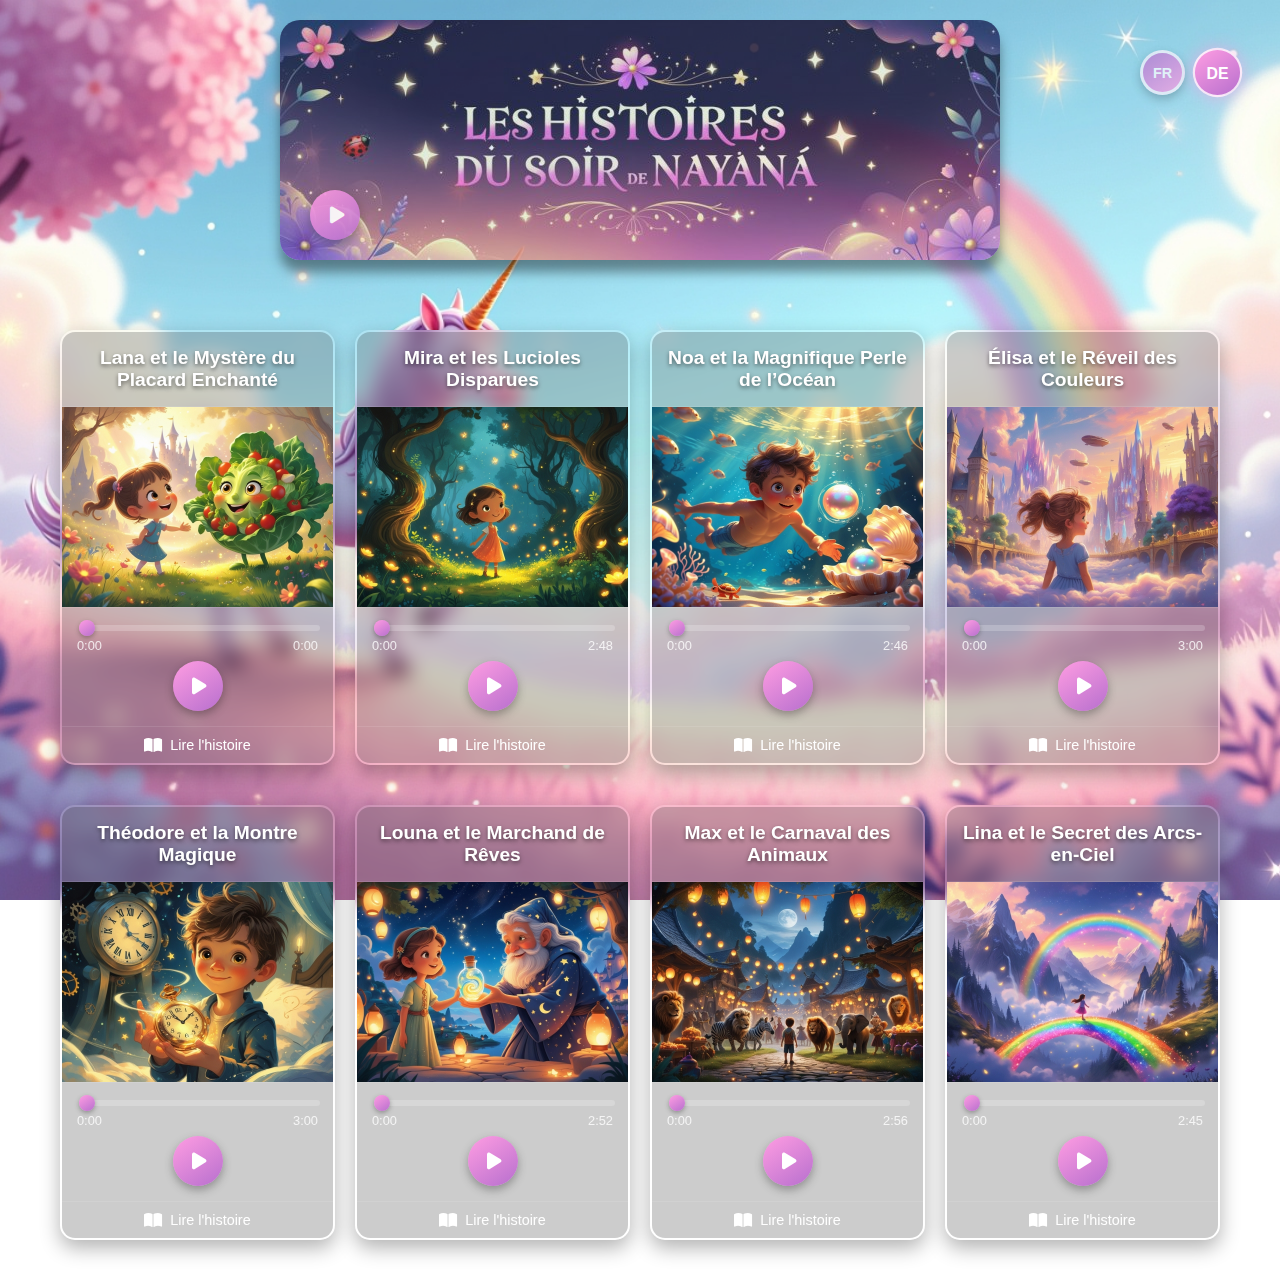
==== commit 396e72d8: "added stories 6,7 and 8" ====
--- a/index.html
+++ b/index.html
@@ -156,7 +156,7 @@
 
             <!-- CARD 5 -->
             <div class="card" data-story-id="5">
-                <div class="card-title" data-fr="Théo et la Montre Magique" data-de="Théo und die Magische Uhr">Théo et la Montre Magique</div>
+                <div class="card-title" data-fr="Théodore et la Montre Magique" data-de="Théodore und die Magische Uhr">Théodore et la Montre Magique</div>
                 <div class="card-image">
                     <img src="images/img5.jpg" alt="Le Dragon Amical">
                 </div>
@@ -184,9 +184,9 @@
             
             <!-- CARD 6 -->
             <div class="card" data-story-id="6">
-                <div class="card-title" data-fr="La Forêt Mystérieuse" data-de="Der geheimnisvolle Wald">La Forêt Mystérieuse</div>
-                <div class="card-image">
-                    <img src="images/img1.jpg" alt="La Forêt Mystérieuse">
+                <div class="card-title" data-fr="Louna et le Marchand de Rêves" data-de="Louna und der Traumhändler">Louna et le Marchand de Rêves</div>
+                <div class="card-image">
+                    <img src="images/img6.jpg" alt="La Forêt Mystérieuse">
                 </div>
                 <div class="card-controls">
                     <div class="audio-progress">
@@ -212,7 +212,7 @@
             
             <!-- CARD 7 -->
             <div class="card" data-story-id="7">
-                <div class="card-title" data-fr="Le Château Nuages" data-de="Das Schloss in den Wolken">Le Château dans les Nuages</div>
+                <div class="card-title" data-fr="Max et le Carnaval des Animaux" data-de="Max und der Karneval der Tiere">Max et le Carnaval des Animaux</div>
                 <div class="card-image">
                     <img src="images/img7.jpg" alt="Le Château Nuages">
                 </div>
@@ -240,7 +240,7 @@
             
             <!-- CARD 8 -->
             <div class="card" data-story-id="8">
-                <div class="card-title" data-fr="La Rivière Enchantée" data-de="Der verzauberte Fluss">La Rivière Enchantée</div>
+                <div class="card-title" data-fr="Lina et le Secret des Arcs-en-Ciel" data-de="Lina und das Geheimnis der Regenbögen">Lina et le Secret des Arcs-en-Ciel</div>
                 <div class="card-image">
                     <img src="images/img8.jpg" alt="La Rivière Enchantée">
                 </div>
